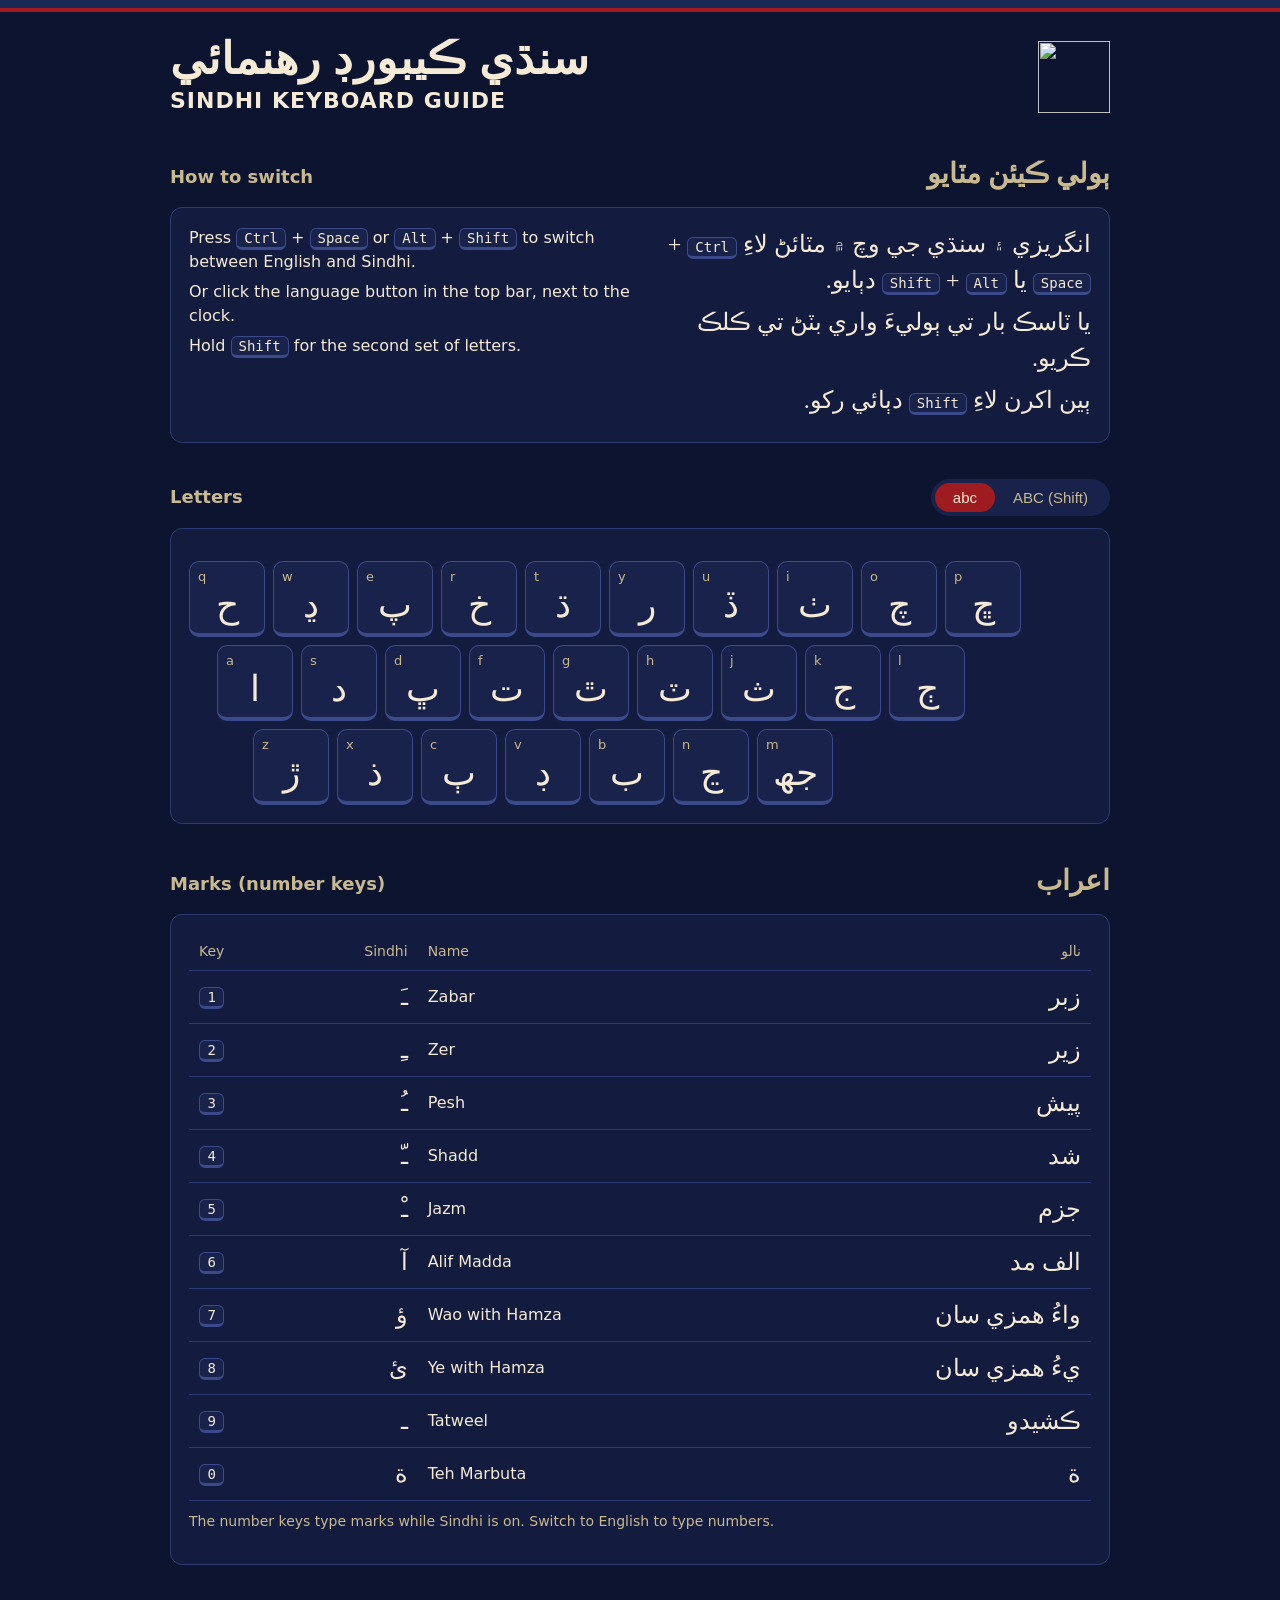
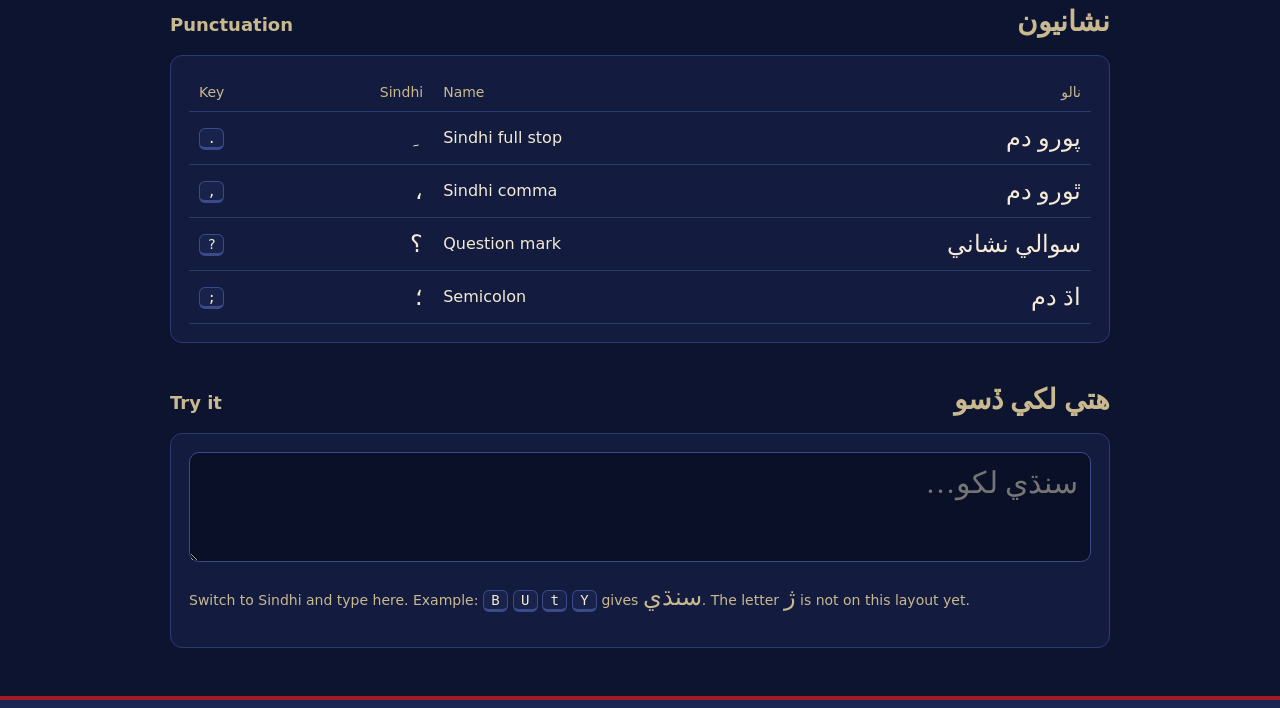
==== config/includes.chroot/usr/share/sindhos/keyboard-guide/index.html @ 04640ae0 "Phase 1: SindhOS name everywhere and design C as the default look Design C "Sindh Taskbar" (chosen f" ====
<!DOCTYPE html>
<html lang="en">
<head>
<meta charset="utf-8">
<meta name="viewport" content="width=device-width, initial-scale=1">
<title>Sindhi Keyboard Guide · سنڌي ڪيبورڊ رهنمائي</title>
<style>
  :root {
    --red: #9e1b20; --indigo: #1b2754; --ink: #0d1430; --cream: #f4ead5;
    --gold: #c9b98f; --line: #2c3a72; --key: #18224a;
  }
  * { box-sizing: border-box; }
  body {
    margin: 0; background: var(--ink); color: var(--cream);
    font: 16px/1.5 "DejaVu Sans", sans-serif;
  }
  .band { height: 12px; background: var(--indigo); border-bottom: 4px solid var(--red); }
  .band.bottom { border-bottom: 0; border-top: 4px solid var(--red); }
  main { max-width: 980px; margin: 0 auto; padding: 24px 20px 48px; }
  .sd { font-family: "Lateef", "Noto Naskh Arabic", serif; direction: rtl; unicode-bidi: isolate; }
  .big { font-size: 30px; line-height: 1.2; }
  header { display: flex; justify-content: space-between; align-items: center; gap: 16px; }
  header img { width: 72px; height: 72px; }
  h1 { margin: 0; font-size: 22px; letter-spacing: 1px; }
  h1 .sd { display: block; font-size: 44px; font-weight: bold; line-height: 1.1; }
  h2 { margin: 36px 0 12px; font-size: 18px; color: var(--gold); display: flex; justify-content: space-between; align-items: baseline; }
  h2 .sd { font-size: 28px; }
  .card { background: #131c3f; border: 1px solid var(--line); border-radius: 12px; padding: 18px; }
  .steps { display: grid; grid-template-columns: 1fr 1fr; gap: 16px; }
  .steps p { margin: 0 0 6px; }
  .steps .sd { font-size: 24px; text-align: right; }
  kbd {
    display: inline-block; min-width: 1.8em; padding: 1px 7px; border-radius: 6px;
    background: var(--key); border: 1px solid #3a4a8a; border-bottom-width: 3px;
    font: 14px "DejaVu Sans Mono", monospace; text-align: center; color: var(--cream);
  }
  .toggle { display: inline-flex; background: var(--key); border-radius: 999px; padding: 4px; }
  .toggle button {
    border: 0; background: none; color: var(--gold); font-size: 15px;
    padding: 6px 18px; border-radius: 999px; cursor: pointer;
  }
  .toggle button.on { background: var(--red); color: var(--cream); }
  .kb { display: flex; flex-direction: column; gap: 8px; margin-top: 14px; }
  .row { display: flex; gap: 8px; }
  .row:nth-child(2) { padding-left: 28px; }
  .row:nth-child(3) { padding-left: 64px; }
  .k {
    flex: 0 0 76px; height: 76px; border-radius: 10px; background: var(--key);
    border: 1px solid #3a4a8a; border-bottom-width: 4px; position: relative;
  }
  .k .en { position: absolute; top: 5px; left: 8px; font-size: 13px; color: var(--gold); }
  .k .ch {
    position: absolute; inset: 14px 0 0 0; display: flex; align-items: center; justify-content: center;
    font-size: 36px;
  }
  table { width: 100%; border-collapse: collapse; }
  td, th { padding: 8px 10px; border-bottom: 1px solid var(--line); text-align: left; }
  th { color: var(--gold); font-weight: normal; font-size: 14px; }
  td.sd { text-align: right; font-size: 24px; }
  .note .sd { font-size: 24px; }
  textarea {
    width: 100%; min-height: 110px; resize: vertical; border-radius: 10px;
    background: #0a1028; color: var(--cream); border: 1px solid #3a4a8a;
    padding: 12px; font-size: 30px;
  }
  .note { color: var(--gold); font-size: 14px; margin-top: 10px; }
  @media (max-width: 860px) {
    .k { flex-basis: 8.5vw; height: 8.5vw; } .k .ch { font-size: 4vw; }
    .steps { grid-template-columns: 1fr; }
  }
</style>
</head>
<body>
<div class="band"></div>
<main>
  <header>
    <h1><span class="sd">سنڌي ڪيبورڊ رهنمائي</span>SINDHI KEYBOARD GUIDE</h1>
    <img src="/usr/share/pixmaps/sindhos.png" alt="">
  </header>

  <h2><span>How to switch</span><span class="sd">ٻولي ڪيئن مٽايو</span></h2>
  <div class="card steps">
    <div>
      <p>Press <kbd>Ctrl</kbd> + <kbd>Space</kbd> or <kbd>Alt</kbd> + <kbd>Shift</kbd> to switch between English and Sindhi.</p>
      <p>Or click the language button in the top bar, next to the clock.</p>
      <p>Hold <kbd>Shift</kbd> for the second set of letters.</p>
    </div>
    <div class="sd">
      <p>انگريزي ۽ سنڌي جي وچ ۾ مٽائڻ لاءِ <kbd>Ctrl</kbd> + <kbd>Space</kbd> يا <kbd>Alt</kbd> + <kbd>Shift</kbd> دٻايو.</p>
      <p>يا ٽاسڪ بار تي ٻوليءَ واري بٽڻ تي ڪلڪ ڪريو.</p>
      <p>ٻين اکرن لاءِ <kbd>Shift</kbd> دٻائي رکو.</p>
    </div>
  </div>

  <h2>
    <span>Letters</span>
    <span class="toggle" role="group" aria-label="Shift">
      <button id="b-lower" class="on" type="button">abc</button>
      <button id="b-upper" type="button">ABC (Shift)</button>
    </span>
  </h2>
  <div class="card"><div class="kb" id="kb"></div></div>

  <h2><span>Marks (number keys)</span><span class="sd">اعراب</span></h2>
  <div class="card">
    <table>
      <tr><th>Key</th><th style="text-align:right">Sindhi</th><th>Name</th><th style="text-align:right">نالو</th></tr>
      <tr><td><kbd>1</kbd></td><td class="sd big">ـَ</td><td>Zabar</td><td class="sd">زبر</td></tr>
<tr><td><kbd>2</kbd></td><td class="sd big">ـِ</td><td>Zer</td><td class="sd">زير</td></tr>
<tr><td><kbd>3</kbd></td><td class="sd big">ـُ</td><td>Pesh</td><td class="sd">پيش</td></tr>
<tr><td><kbd>4</kbd></td><td class="sd big">ـّ</td><td>Shadd</td><td class="sd">شد</td></tr>
<tr><td><kbd>5</kbd></td><td class="sd big">ـْ</td><td>Jazm</td><td class="sd">جزم</td></tr>
<tr><td><kbd>6</kbd></td><td class="sd big">آ</td><td>Alif Madda</td><td class="sd">الف مد</td></tr>
<tr><td><kbd>7</kbd></td><td class="sd big">ؤ</td><td>Wao with Hamza</td><td class="sd">واءُ همزي سان</td></tr>
<tr><td><kbd>8</kbd></td><td class="sd big">ئ</td><td>Ye with Hamza</td><td class="sd">يءُ همزي سان</td></tr>
<tr><td><kbd>9</kbd></td><td class="sd big">ـ</td><td>Tatweel</td><td class="sd">ڪشيدو</td></tr>
<tr><td><kbd>0</kbd></td><td class="sd big">ة</td><td>Teh Marbuta</td><td class="sd">ة</td></tr>
    </table>
    <p class="note">The number keys type marks while Sindhi is on. Switch to English to type numbers.</p>
  </div>

  <h2><span>Punctuation</span><span class="sd">نشانيون</span></h2>
  <div class="card">
    <table>
      <tr><th>Key</th><th style="text-align:right">Sindhi</th><th>Name</th><th style="text-align:right">نالو</th></tr>
      <tr><td><kbd>.</kbd></td><td class="sd big">۔</td><td>Sindhi full stop</td><td class="sd">پورو دم</td></tr>
<tr><td><kbd>,</kbd></td><td class="sd big">،</td><td>Sindhi comma</td><td class="sd">ٿورو دم</td></tr>
<tr><td><kbd>?</kbd></td><td class="sd big">؟</td><td>Question mark</td><td class="sd">سوالي نشاني</td></tr>
<tr><td><kbd>;</kbd></td><td class="sd big">؛</td><td>Semicolon</td><td class="sd">اڌ دم</td></tr>
    </table>
  </div>

  <h2><span>Try it</span><span class="sd">هتي لکي ڏسو</span></h2>
  <div class="card">
    <textarea class="sd" dir="rtl" placeholder="سنڌي لکو…"></textarea>
    <p class="note">Switch to Sindhi and type here. Example: <kbd>B</kbd> <kbd>U</kbd> <kbd>t</kbd> <kbd>Y</kbd> gives <span class="sd">سنڌي</span>.
    The letter <span class="sd">ژ</span> is not on this layout yet.</p>
  </div>
</main>
<div class="band bottom"></div>

<script>
  const DATA = {"rows": [["q", "w", "e", "r", "t", "y", "u", "i", "o", "p"], ["a", "s", "d", "f", "g", "h", "j", "k", "l"], ["z", "x", "c", "v", "b", "n", "m"]], "lower": {"q": "ح", "w": "ڍ", "e": "پ", "r": "خ", "t": "ڌ", "y": "ر", "u": "ڏ", "i": "ٺ", "o": "چ", "p": "ڇ", "a": "ا", "s": "د", "d": "ڀ", "f": "ت", "g": "ٿ", "h": "ٽ", "j": "ث", "k": "ج", "l": "ڄ", "z": "ڙ", "x": "ذ", "c": "ٻ", "v": "ڊ", "b": "ب", "n": "ڃ", "m": "جھ"}, "upper": {"Q": "گھ", "W": "و", "E": "ض", "R": "ڳ", "T": "م", "Y": "ي", "U": "ن", "I": "غ", "O": "گ", "P": "ڱ", "A": "ز", "S": "ل", "D": "ص", "F": "ط", "G": "ظ", "H": "ع", "J": "ف", "K": "ڦ", "L": "ق", "Z": "ء", "X": "ه", "C": "ش", "V": "ڻ", "B": "س", "N": "ک", "M": "ڪ"}};
  const kb = document.getElementById("kb");
  const bl = document.getElementById("b-lower");
  const bu = document.getElementById("b-upper");

  function draw(upper) {
    kb.innerHTML = "";
    for (const keys of DATA.rows) {
      const row = document.createElement("div");
      row.className = "row";
      for (const k of keys) {
        const key = upper ? k.toUpperCase() : k;
        const map = upper ? DATA.upper : DATA.lower;
        const el = document.createElement("div");
        el.className = "k";
        el.innerHTML = '<span class="en"></span><span class="ch sd"></span>';
        el.querySelector(".en").textContent = key;
        el.querySelector(".ch").textContent = map[key] || "";
        row.appendChild(el);
      }
      kb.appendChild(row);
    }
    bl.classList.toggle("on", !upper);
    bu.classList.toggle("on", upper);
  }
  bl.onclick = () => draw(false);
  bu.onclick = () => draw(true);
  document.addEventListener("keydown", e => { if (e.key === "Shift") draw(true); });
  document.addEventListener("keyup", e => { if (e.key === "Shift") draw(false); });
  draw(false);
</script>
</body>
</html>
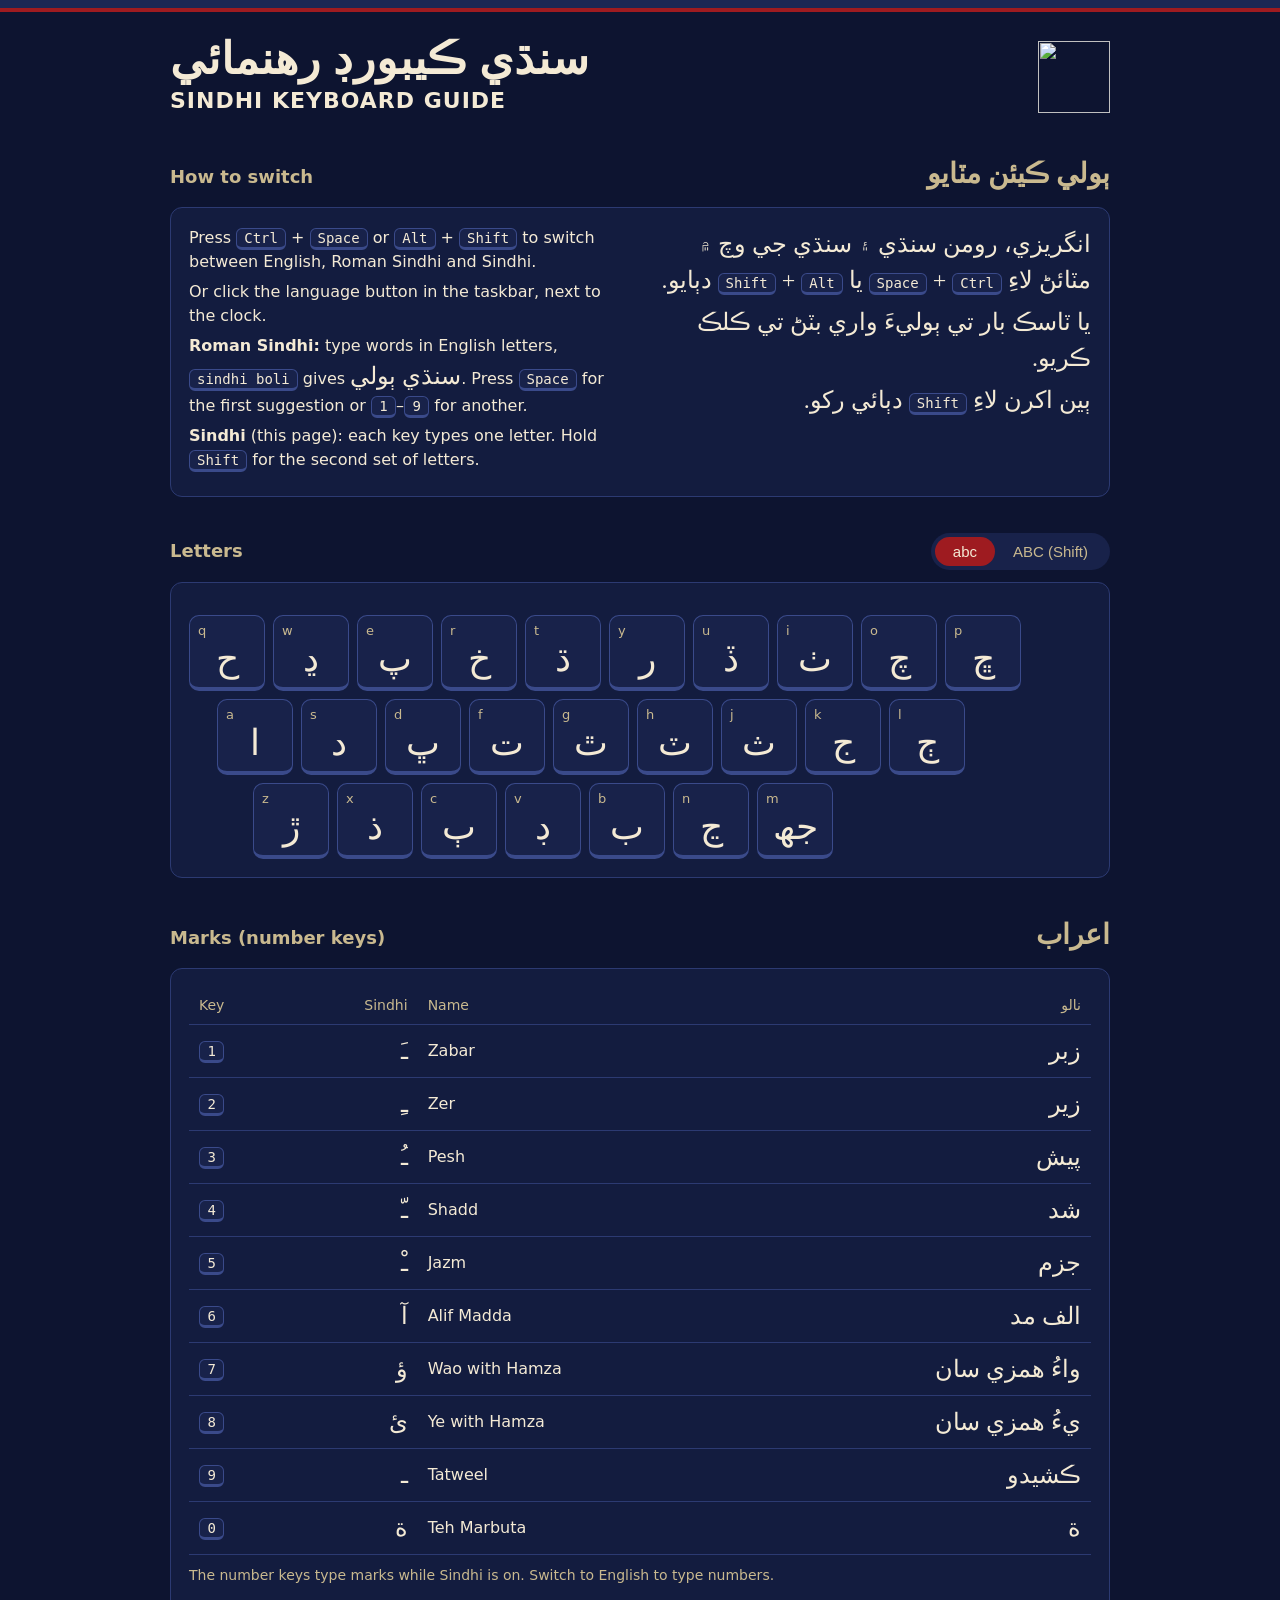
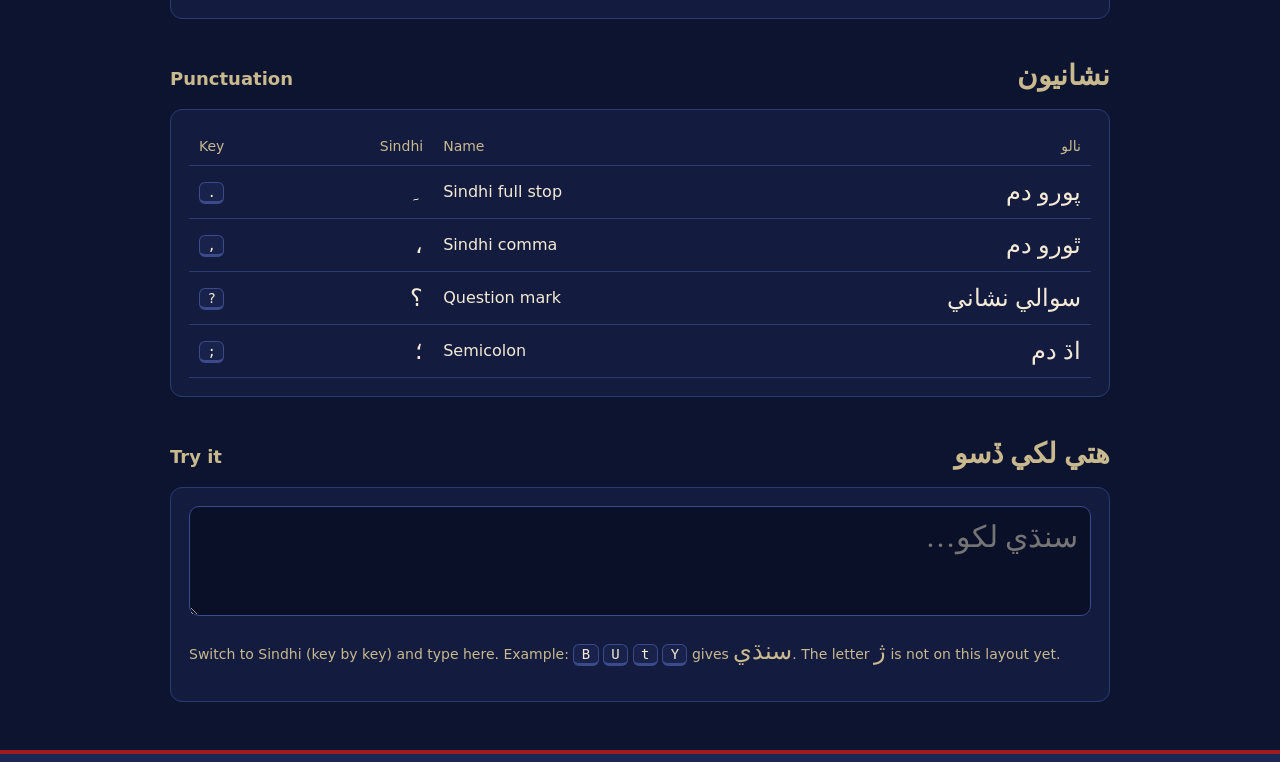
==== commit 846c9802: "Phase 1 fixes from QEMU test: taskbar, time zone, keyboards, topi, wallpaper 1. dock icons fixed at " ====
--- a/config/includes.chroot/usr/share/sindhos/keyboard-guide/index.html
+++ b/config/includes.chroot/usr/share/sindhos/keyboard-guide/index.html
@@ -81,12 +81,13 @@
   <h2><span>How to switch</span><span class="sd">ٻولي ڪيئن مٽايو</span></h2>
   <div class="card steps">
     <div>
-      <p>Press <kbd>Ctrl</kbd> + <kbd>Space</kbd> or <kbd>Alt</kbd> + <kbd>Shift</kbd> to switch between English and Sindhi.</p>
-      <p>Or click the language button in the top bar, next to the clock.</p>
-      <p>Hold <kbd>Shift</kbd> for the second set of letters.</p>
+      <p>Press <kbd>Ctrl</kbd> + <kbd>Space</kbd> or <kbd>Alt</kbd> + <kbd>Shift</kbd> to switch between English, Roman Sindhi and Sindhi.</p>
+      <p>Or click the language button in the taskbar, next to the clock.</p>
+      <p><b>Roman Sindhi:</b> type words in English letters, <kbd>sindhi boli</kbd> gives <span class="sd">سنڌي ٻولي</span>. Press <kbd>Space</kbd> for the first suggestion or <kbd>1</kbd>–<kbd>9</kbd> for another.</p>
+      <p><b>Sindhi</b> (this page): each key types one letter. Hold <kbd>Shift</kbd> for the second set of letters.</p>
     </div>
     <div class="sd">
-      <p>انگريزي ۽ سنڌي جي وچ ۾ مٽائڻ لاءِ <kbd>Ctrl</kbd> + <kbd>Space</kbd> يا <kbd>Alt</kbd> + <kbd>Shift</kbd> دٻايو.</p>
+      <p>انگريزي، رومن سنڌي ۽ سنڌي جي وچ ۾ مٽائڻ لاءِ <kbd>Ctrl</kbd> + <kbd>Space</kbd> يا <kbd>Alt</kbd> + <kbd>Shift</kbd> دٻايو.</p>
       <p>يا ٽاسڪ بار تي ٻوليءَ واري بٽڻ تي ڪلڪ ڪريو.</p>
       <p>ٻين اکرن لاءِ <kbd>Shift</kbd> دٻائي رکو.</p>
     </div>
@@ -133,7 +134,7 @@
   <h2><span>Try it</span><span class="sd">هتي لکي ڏسو</span></h2>
   <div class="card">
     <textarea class="sd" dir="rtl" placeholder="سنڌي لکو…"></textarea>
-    <p class="note">Switch to Sindhi and type here. Example: <kbd>B</kbd> <kbd>U</kbd> <kbd>t</kbd> <kbd>Y</kbd> gives <span class="sd">سنڌي</span>.
+    <p class="note">Switch to Sindhi (key by key) and type here. Example: <kbd>B</kbd> <kbd>U</kbd> <kbd>t</kbd> <kbd>Y</kbd> gives <span class="sd">سنڌي</span>.
     The letter <span class="sd">ژ</span> is not on this layout yet.</p>
   </div>
 </main>
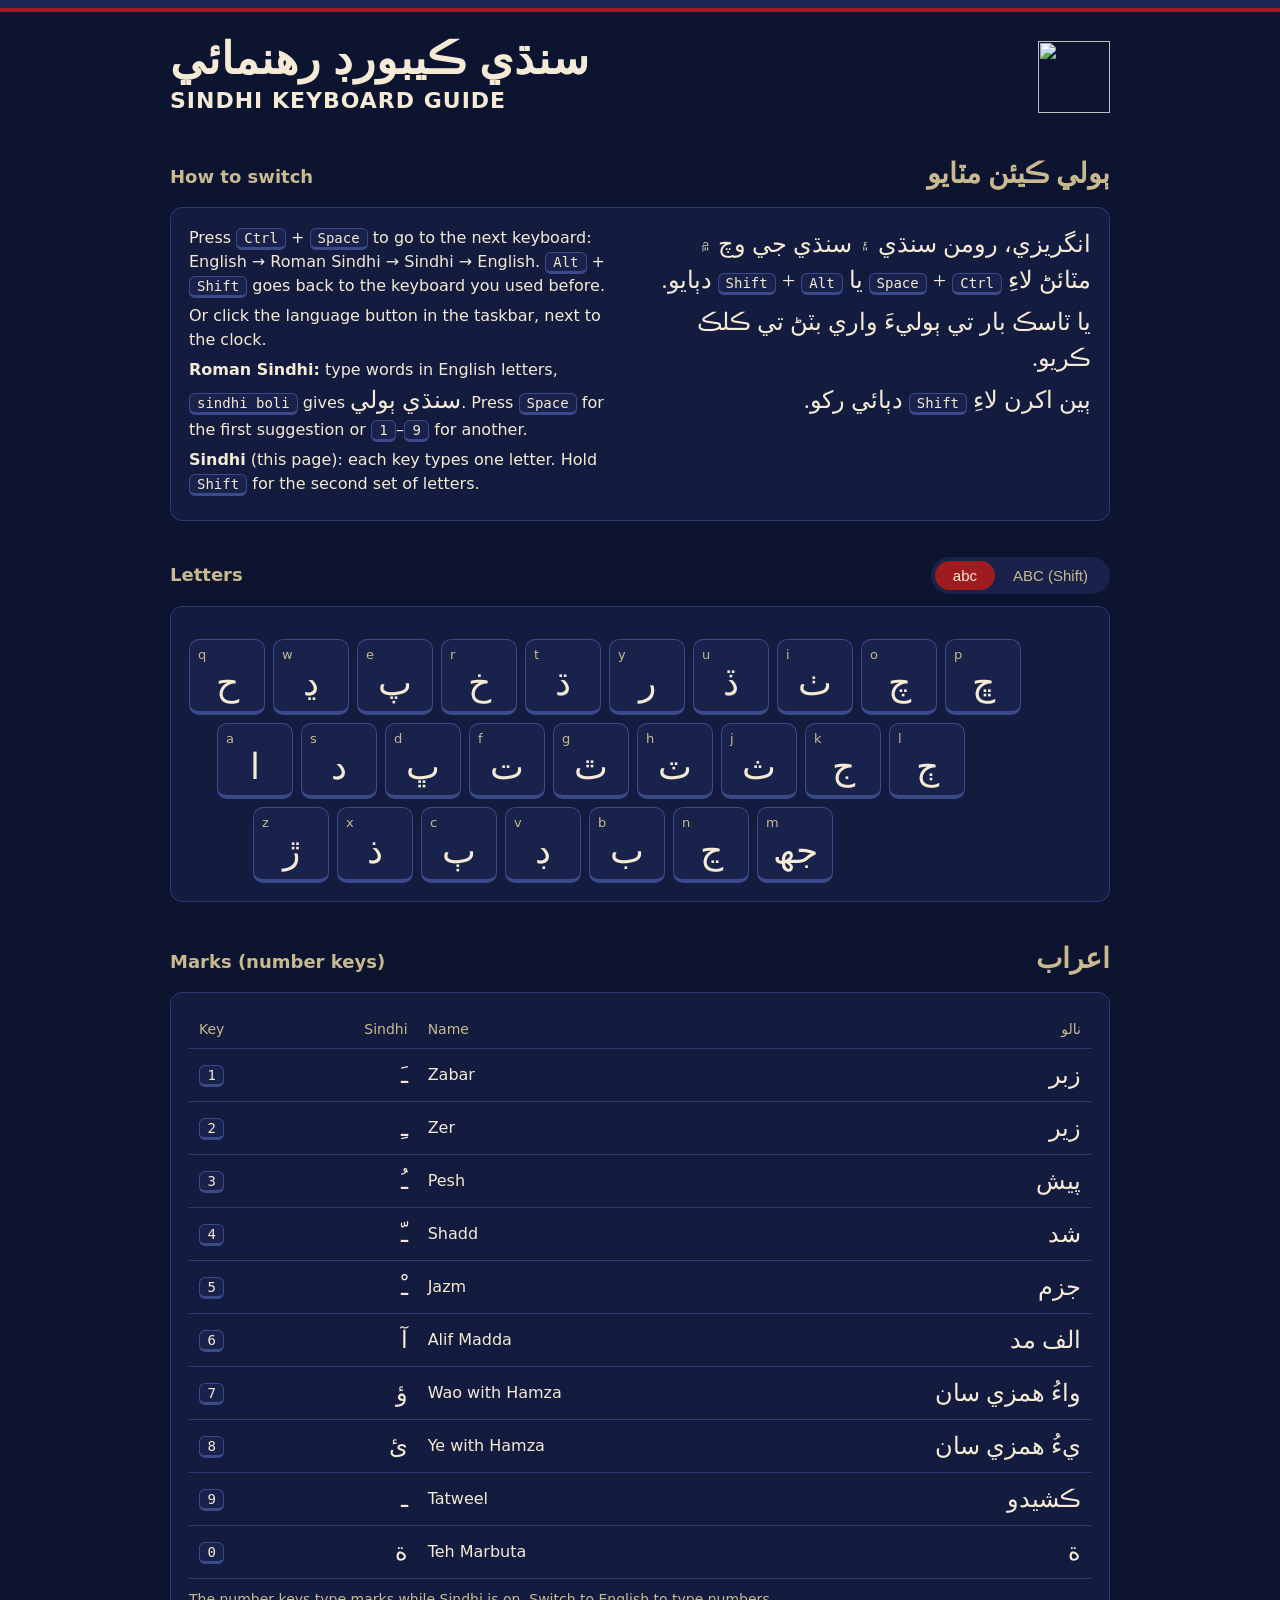
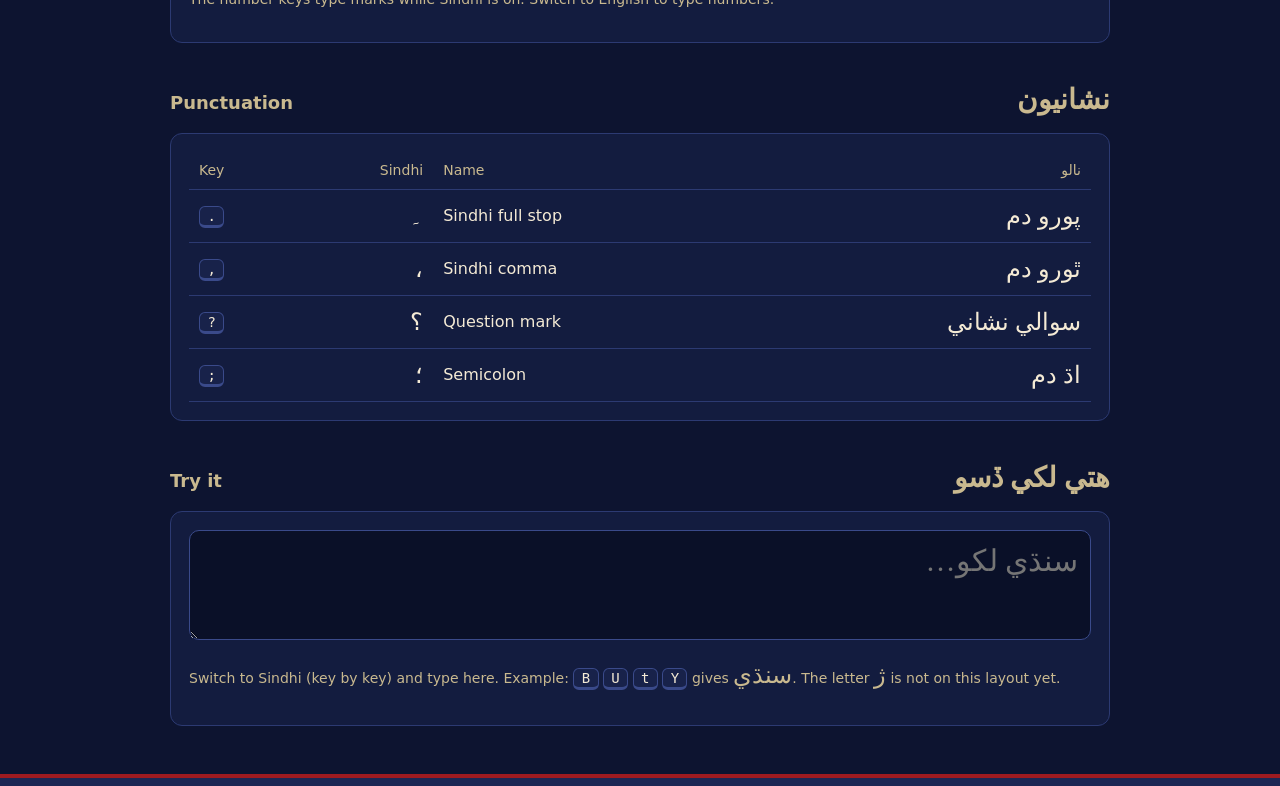
==== commit ff9331dd: "Phase 1: Ctrl+Space cycles all three keyboards; IBus emoji helper off - Ctrl+Space (desktop shortcut" ====
--- a/config/includes.chroot/usr/share/sindhos/keyboard-guide/index.html
+++ b/config/includes.chroot/usr/share/sindhos/keyboard-guide/index.html
@@ -81,7 +81,7 @@
   <h2><span>How to switch</span><span class="sd">ٻولي ڪيئن مٽايو</span></h2>
   <div class="card steps">
     <div>
-      <p>Press <kbd>Ctrl</kbd> + <kbd>Space</kbd> or <kbd>Alt</kbd> + <kbd>Shift</kbd> to switch between English, Roman Sindhi and Sindhi.</p>
+      <p>Press <kbd>Ctrl</kbd> + <kbd>Space</kbd> to go to the next keyboard: English → Roman Sindhi → Sindhi → English. <kbd>Alt</kbd> + <kbd>Shift</kbd> goes back to the keyboard you used before.</p>
       <p>Or click the language button in the taskbar, next to the clock.</p>
       <p><b>Roman Sindhi:</b> type words in English letters, <kbd>sindhi boli</kbd> gives <span class="sd">سنڌي ٻولي</span>. Press <kbd>Space</kbd> for the first suggestion or <kbd>1</kbd>–<kbd>9</kbd> for another.</p>
       <p><b>Sindhi</b> (this page): each key types one letter. Hold <kbd>Shift</kbd> for the second set of letters.</p>
